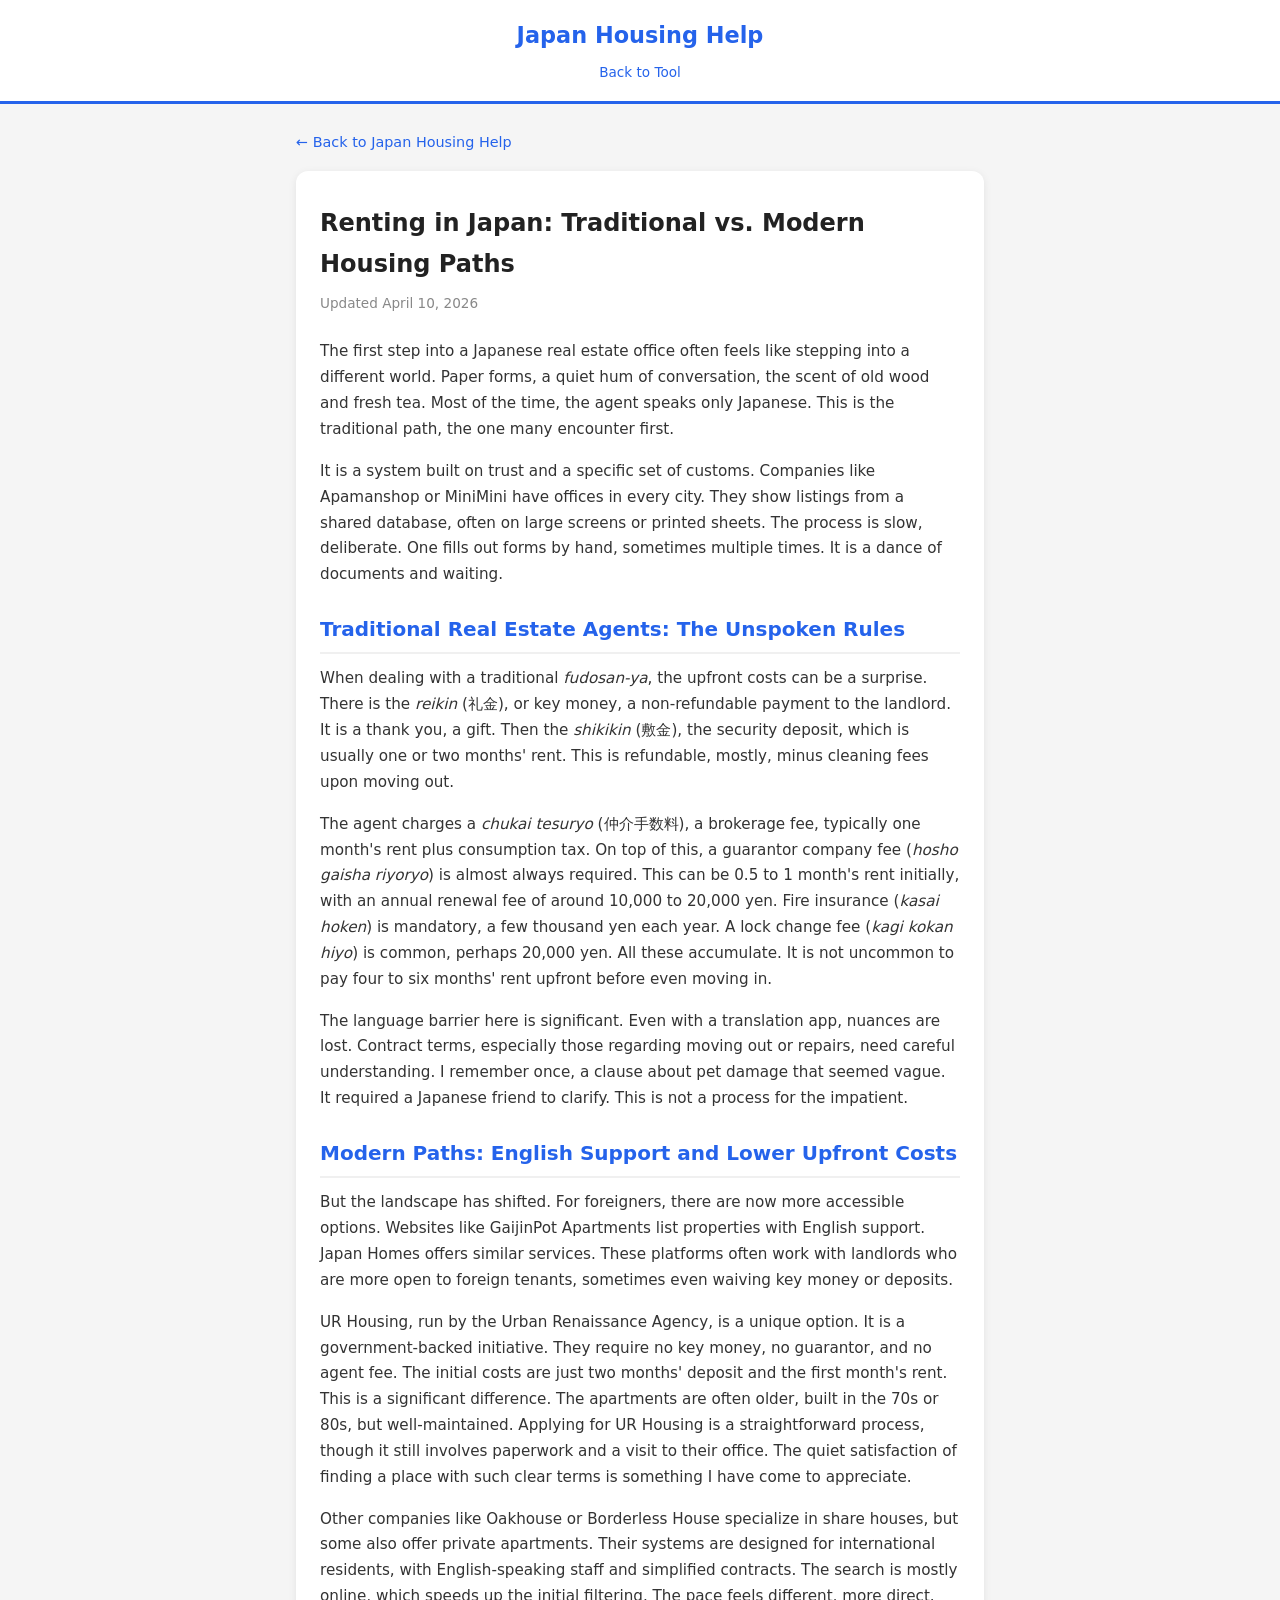
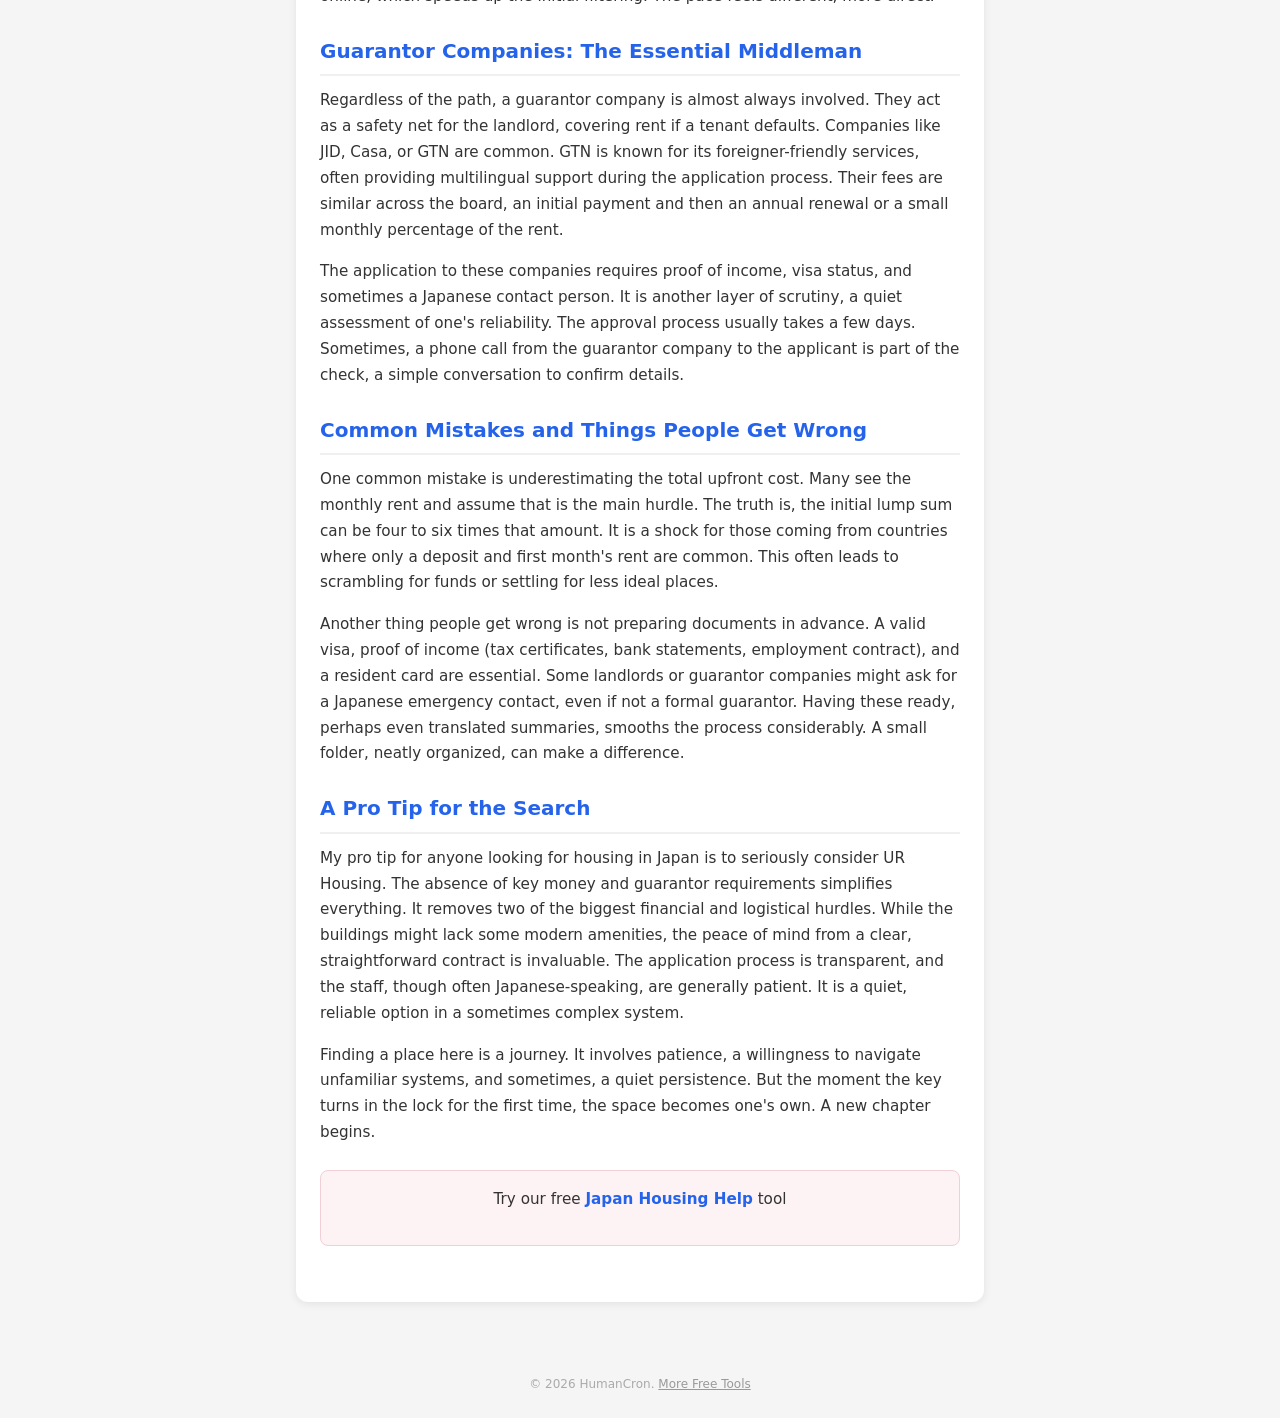
==== articles/japan-housing-renting-foreigner-comparison.html @ 55fccc0b "Add disposal guide + life guide cross-links" ====
<!DOCTYPE html>
<html lang="en">
<head>
<script type="text/javascript">
(function(c,l,a,r,i,t,y){c[a]=c[a]||function(){(c[a].q=c[a].q||[]).push(arguments)};t=l.createElement(r);t.async=1;t.src="https://www.clarity.ms/tag/"+i;y=l.getElementsByTagName(r)[0];y.parentNode.insertBefore(t,y);})(window, document, "clarity", "script", "w4mr6qi83a");
</script>
<meta charset="UTF-8">
<meta name="viewport" content="width=device-width, initial-scale=1.0">
<title>Renting in Japan: Traditional vs. Modern Housing Paths — Japan Housing Help</title>
<meta name="description" content="Navigating Japan's housing market as a foreigner. Comparing traditional real estate agents with newer, English-friendly options. Costs, pitfalls, and pro tips.">
<meta name="keywords" content="renting in Japan, foreigner housing Japan, key money Japan, guarantor company Japan, UR Housing">
<link rel="canonical" href="https://humancronadmin.github.io/japan-housing-help/articles/japan-housing-renting-foreigner-comparison.html">
<meta property="og:title" content="Renting in Japan: Traditional vs. Modern Housing Paths">
<meta property="og:description" content="Navigating Japan's housing market as a foreigner. Comparing traditional real estate agents with newer, English-friendly options. Costs, pitfalls, and pro tips.">
<meta property="og:type" content="article">
<meta property="og:url" content="https://humancronadmin.github.io/japan-housing-help/articles/japan-housing-renting-foreigner-comparison.html">
<meta name="twitter:card" content="summary">
<meta name="twitter:title" content="Renting in Japan: Traditional vs. Modern Housing Paths">
<meta name="twitter:description" content="Navigating Japan's housing market as a foreigner. Comparing traditional real estate agents with newer, English-friendly options. Costs, pitfalls, and pro tips.">
<script type="application/ld+json">
{"@context":"https://schema.org","@type":"Article","headline":"Renting in Japan: Traditional vs. Modern Housing Paths","description":"Navigating Japan's housing market as a foreigner. Comparing traditional real estate agents with newer, English-friendly options. Costs, pitfalls, and pro tips.","url":"https://humancronadmin.github.io/japan-housing-help/articles/japan-housing-renting-foreigner-comparison.html","datePublished":"2026-04-10","author":{"@type":"Person","name":"HumanCron"},"publisher":{"@type":"Organization","name":"HumanCron"}}
</script>
<script async src="https://www.googletagmanager.com/gtag/js?id=G-H1N5PR9Y0H"></script>
<script>
window.dataLayer=window.dataLayer||[];function gtag(){dataLayer.push(arguments);}gtag('js',new Date());gtag('config','G-H1N5PR9Y0H');
</script>
<style>
*,*::before,*::after{box-sizing:border-box;margin:0;padding:0;}
body{font-family:system-ui,-apple-system,BlinkMacSystemFont,'Segoe UI',Roboto,sans-serif;background:#f5f5f5;color:#333;line-height:1.7;min-height:100vh;}
header{background:#fff;border-bottom:3px solid #2563EB;padding:1rem 0;text-align:center;}
header h1{font-size:1.4rem;color:#2563EB;margin-bottom:0.25rem;}
header a{color:#2563EB;text-decoration:none;font-size:0.85rem;}
header a:hover{text-decoration:underline;}
.container{max-width:720px;margin:0 auto;padding:1.5rem 1rem;}
article{background:#fff;border-radius:12px;box-shadow:0 2px 8px rgba(0,0,0,0.08);padding:2rem 1.5rem;margin-bottom:1.5rem;}
article h2{font-size:1.25rem;color:#2563EB;margin:1.5rem 0 0.75rem;padding-bottom:0.4rem;border-bottom:2px solid #f0f0f0;}
article h3{font-size:1.05rem;color:#444;margin:1.2rem 0 0.5rem;}
article p{margin-bottom:1rem;font-size:0.95rem;}
article ul,article ol{margin:0.5rem 0 1rem 1.5rem;font-size:0.95rem;}
article li{margin-bottom:0.4rem;}
article strong{color:#222;}
.back-link{display:inline-block;margin-bottom:1rem;color:#2563EB;text-decoration:none;font-size:0.9rem;}
.back-link:hover{text-decoration:underline;}
.cta-box{background:#fdf2f4;border:1px solid #f0d0d5;border-radius:8px;padding:1rem;margin:1.5rem 0;text-align:center;}
.cta-box a{color:#2563EB;font-weight:700;text-decoration:none;}
.cta-box a:hover{text-decoration:underline;}
footer{text-align:center;padding:1.5rem 1rem;color:#aaa;font-size:0.75rem;}
footer a{color:#999;}
@media(max-width:480px){
  .container{padding:1rem 0.75rem;}
  article{padding:1.25rem 1rem;}
  article h2{font-size:1.1rem;}
}
</style>
</head>
<body>
<header>
<h1>Japan Housing Help</h1>
<a href="../index.html">Back to Tool</a>
</header>
<div class="container">
<a href="../index.html" class="back-link">&larr; Back to Japan Housing Help</a>
<article>
<h1 style="font-size:1.5rem;color:#222;margin-bottom:0.5rem;border:none;">Renting in Japan: Traditional vs. Modern Housing Paths</h1>
<p style="color:#888;font-size:0.85rem;margin-bottom:1.5rem;">Updated April 10, 2026</p>
<p>The first step into a Japanese real estate office often feels like stepping into a different world. Paper forms, a quiet hum of conversation, the scent of old wood and fresh tea. Most of the time, the agent speaks only Japanese. This is the traditional path, the one many encounter first.</p>

<p>It is a system built on trust and a specific set of customs. Companies like Apamanshop or MiniMini have offices in every city. They show listings from a shared database, often on large screens or printed sheets. The process is slow, deliberate. One fills out forms by hand, sometimes multiple times. It is a dance of documents and waiting.</p>

<h2>Traditional Real Estate Agents: The Unspoken Rules</h2>

<p>When dealing with a traditional <em>fudosan-ya</em>, the upfront costs can be a surprise. There is the <em>reikin</em> (礼金), or key money, a non-refundable payment to the landlord. It is a thank you, a gift. Then the <em>shikikin</em> (敷金), the security deposit, which is usually one or two months' rent. This is refundable, mostly, minus cleaning fees upon moving out.</p>

<p>The agent charges a <em>chukai tesuryo</em> (仲介手数料), a brokerage fee, typically one month's rent plus consumption tax. On top of this, a guarantor company fee (<em>hosho gaisha riyoryo</em>) is almost always required. This can be 0.5 to 1 month's rent initially, with an annual renewal fee of around 10,000 to 20,000 yen. Fire insurance (<em>kasai hoken</em>) is mandatory, a few thousand yen each year. A lock change fee (<em>kagi kokan hiyo</em>) is common, perhaps 20,000 yen. All these accumulate. It is not uncommon to pay four to six months' rent upfront before even moving in.</p>

<p>The language barrier here is significant. Even with a translation app, nuances are lost. Contract terms, especially those regarding moving out or repairs, need careful understanding. I remember once, a clause about pet damage that seemed vague. It required a Japanese friend to clarify. This is not a process for the impatient.</p>

<h2>Modern Paths: English Support and Lower Upfront Costs</h2>

<p>But the landscape has shifted. For foreigners, there are now more accessible options. Websites like GaijinPot Apartments list properties with English support. Japan Homes offers similar services. These platforms often work with landlords who are more open to foreign tenants, sometimes even waiving key money or deposits.</p>

<p>UR Housing, run by the Urban Renaissance Agency, is a unique option. It is a government-backed initiative. They require no key money, no guarantor, and no agent fee. The initial costs are just two months' deposit and the first month's rent. This is a significant difference. The apartments are often older, built in the 70s or 80s, but well-maintained. Applying for UR Housing is a straightforward process, though it still involves paperwork and a visit to their office. The quiet satisfaction of finding a place with such clear terms is something I have come to appreciate.</p>

<p>Other companies like Oakhouse or Borderless House specialize in share houses, but some also offer private apartments. Their systems are designed for international residents, with English-speaking staff and simplified contracts. The search is mostly online, which speeds up the initial filtering. The pace feels different, more direct.</p>

<h2>Guarantor Companies: The Essential Middleman</h2>

<p>Regardless of the path, a guarantor company is almost always involved. They act as a safety net for the landlord, covering rent if a tenant defaults. Companies like JID, Casa, or GTN are common. GTN is known for its foreigner-friendly services, often providing multilingual support during the application process. Their fees are similar across the board, an initial payment and then an annual renewal or a small monthly percentage of the rent.</p>

<p>The application to these companies requires proof of income, visa status, and sometimes a Japanese contact person. It is another layer of scrutiny, a quiet assessment of one's reliability. The approval process usually takes a few days. Sometimes, a phone call from the guarantor company to the applicant is part of the check, a simple conversation to confirm details.</p>

<h2>Common Mistakes and Things People Get Wrong</h2>

<p>One common mistake is underestimating the total upfront cost. Many see the monthly rent and assume that is the main hurdle. The truth is, the initial lump sum can be four to six times that amount. It is a shock for those coming from countries where only a deposit and first month's rent are common. This often leads to scrambling for funds or settling for less ideal places.</p>

<p>Another thing people get wrong is not preparing documents in advance. A valid visa, proof of income (tax certificates, bank statements, employment contract), and a resident card are essential. Some landlords or guarantor companies might ask for a Japanese emergency contact, even if not a formal guarantor. Having these ready, perhaps even translated summaries, smooths the process considerably. A small folder, neatly organized, can make a difference.</p>

<h2>A Pro Tip for the Search</h2>

<p>My pro tip for anyone looking for housing in Japan is to seriously consider UR Housing. The absence of key money and guarantor requirements simplifies everything. It removes two of the biggest financial and logistical hurdles. While the buildings might lack some modern amenities, the peace of mind from a clear, straightforward contract is invaluable. The application process is transparent, and the staff, though often Japanese-speaking, are generally patient. It is a quiet, reliable option in a sometimes complex system.</p>

<p>Finding a place here is a journey. It involves patience, a willingness to navigate unfamiliar systems, and sometimes, a quiet persistence. But the moment the key turns in the lock for the first time, the space becomes one's own. A new chapter begins.</p>
<div class="cta-box">
<p>Try our free <a href="../index.html">Japan Housing Help</a> tool</p>
</div>
</article>
</div>
<footer>
<p>&copy; 2026 HumanCron. <a href="https://humancronadmin.github.io/service-portal/">More Free Tools</a></p>
</footer>
</body>
</html>
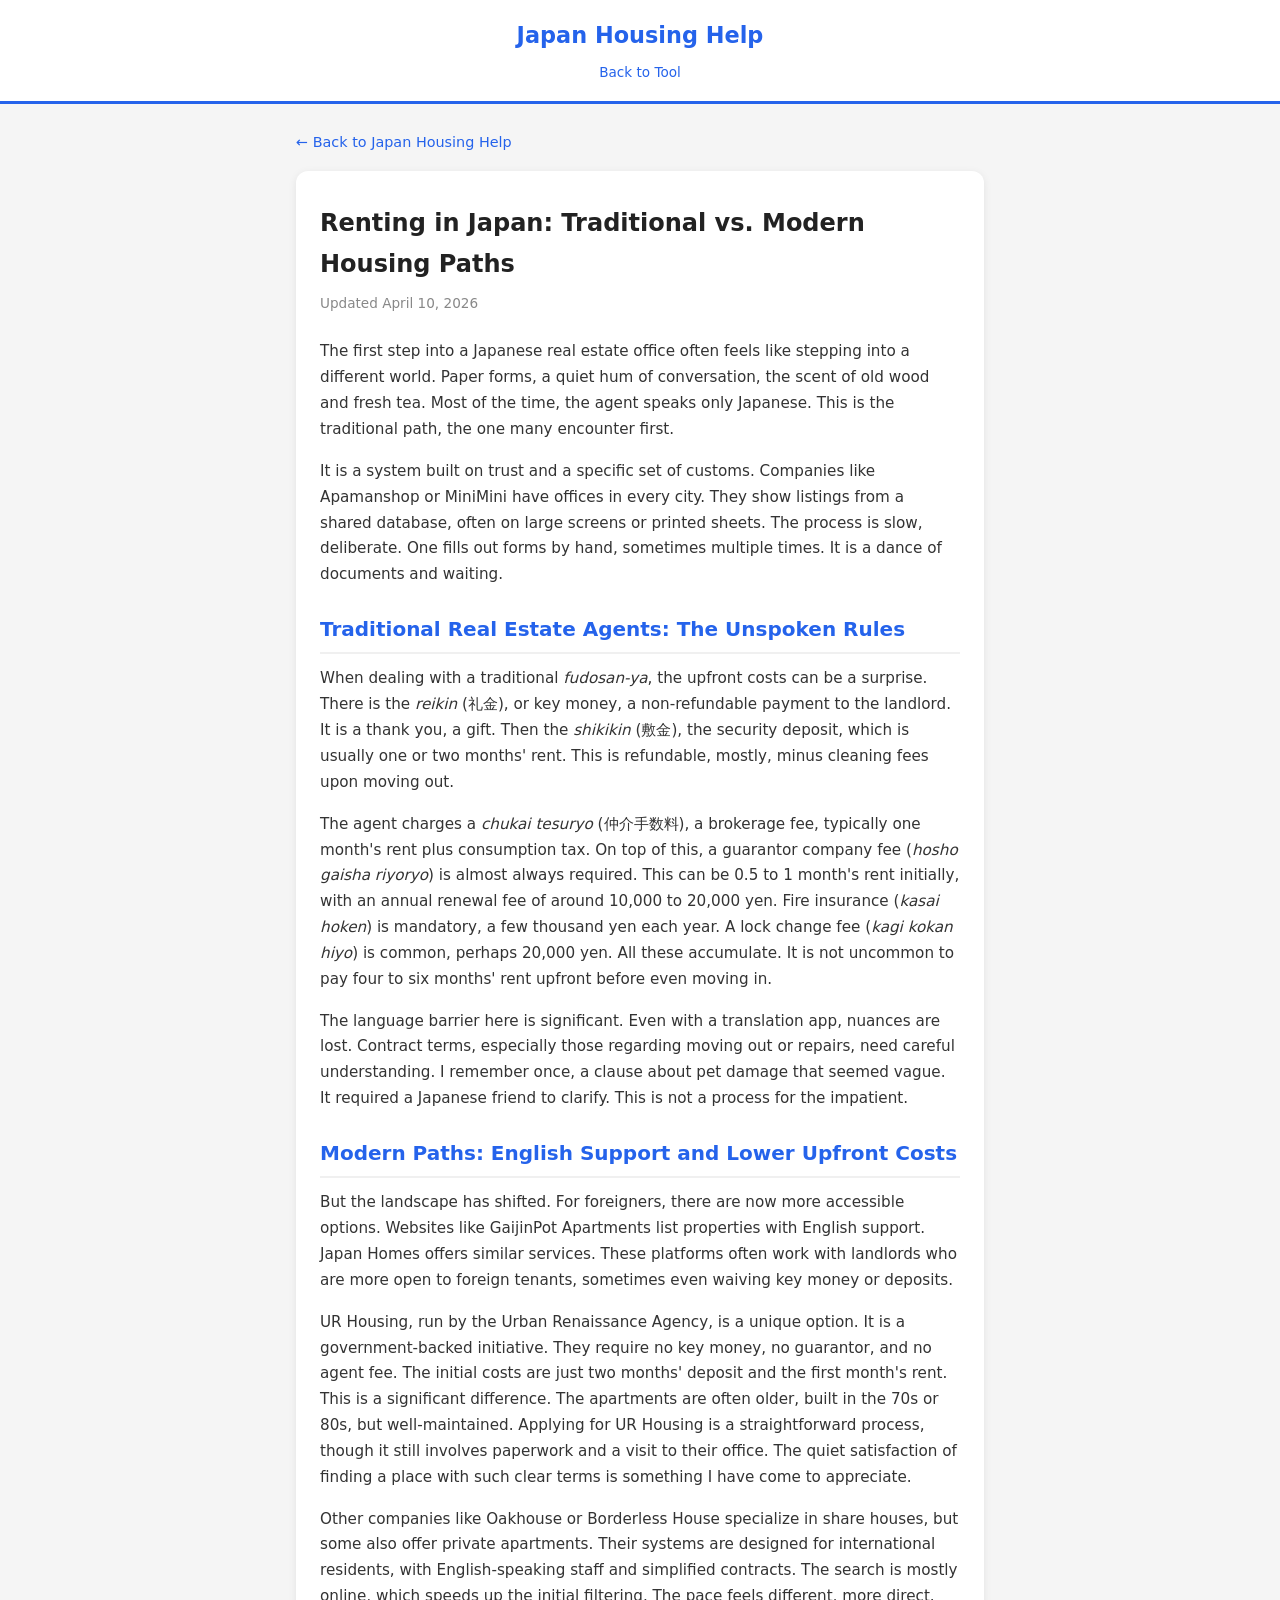
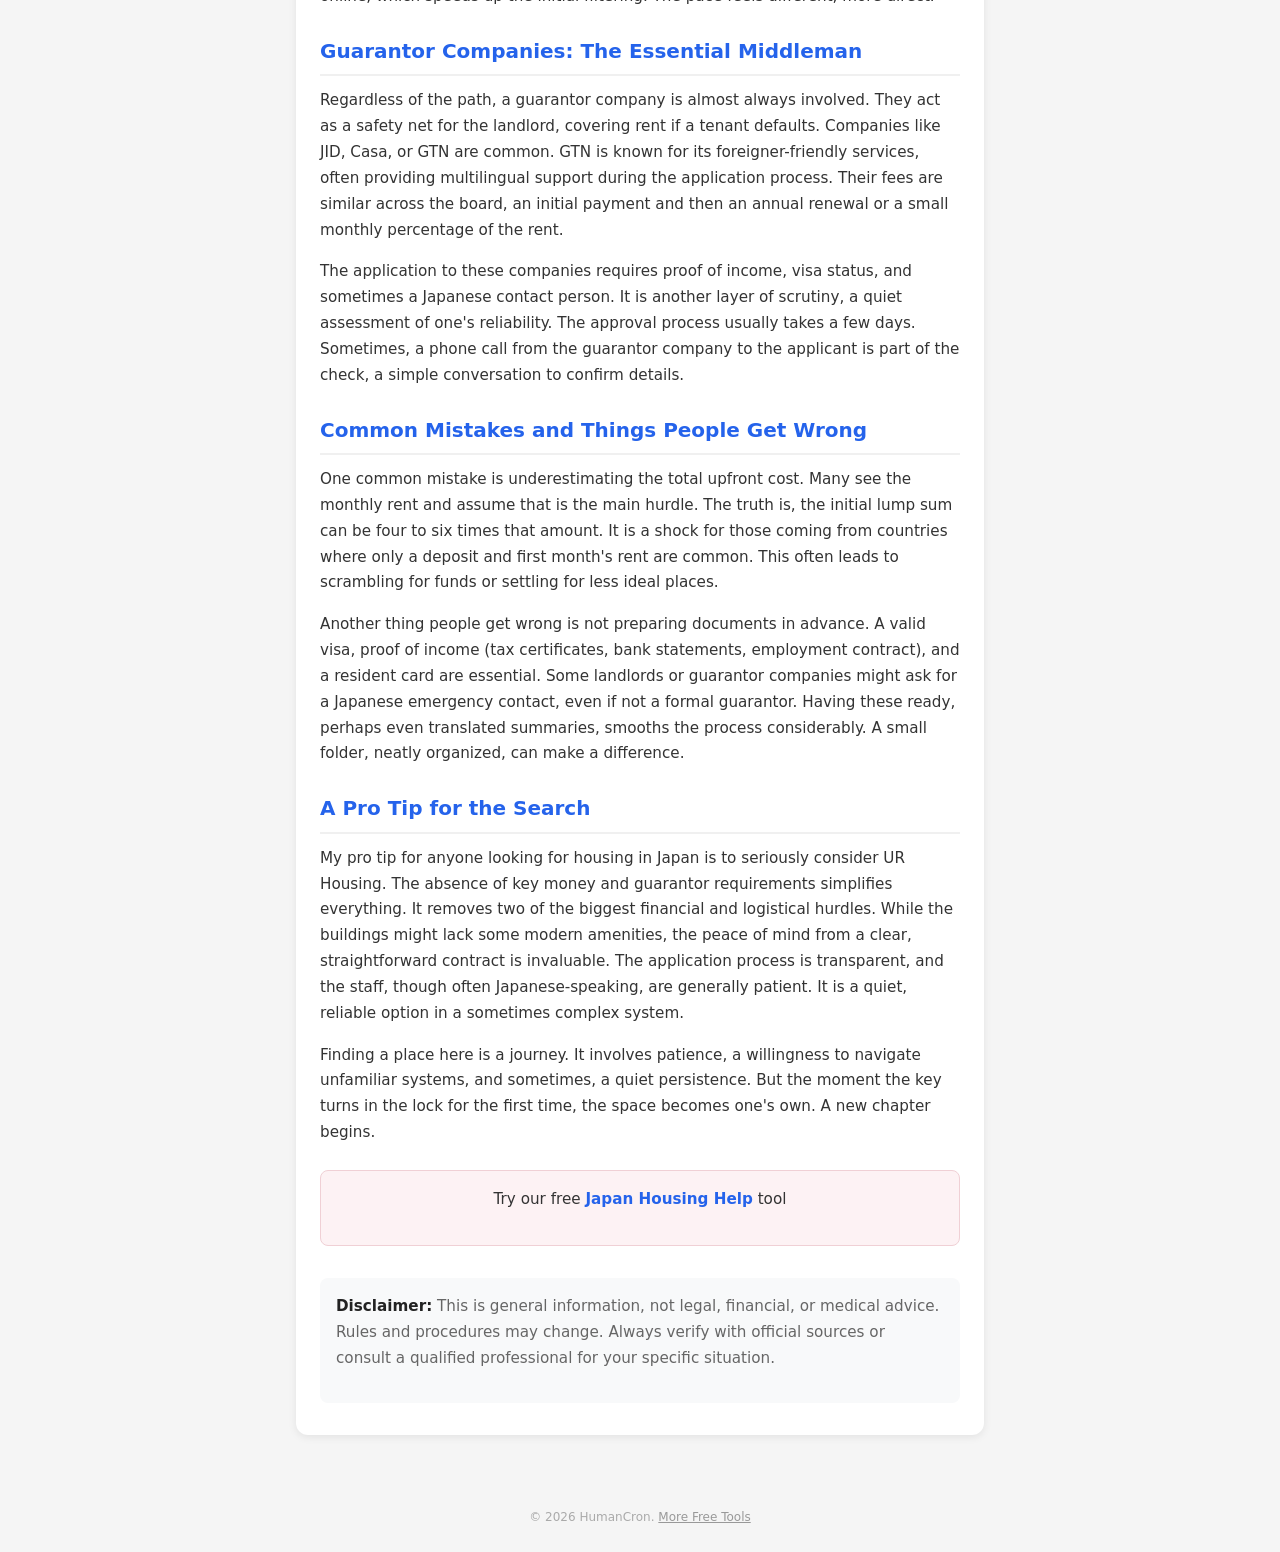
==== commit 59f65ae9: "Add disclaimer to articles Co-Authored-By: Claude Opus 4.6 (1M context) <noreply@anthropic.com>" ====
--- a/articles/japan-housing-renting-foreigner-comparison.html
+++ b/articles/japan-housing-renting-foreigner-comparison.html
@@ -103,6 +103,9 @@
 <div class="cta-box">
 <p>Try our free <a href="../index.html">Japan Housing Help</a> tool</p>
 </div>
+<div class="disclaimer" style="margin-top:2rem;padding:1rem;background:#f8f9fa;border-radius:8px;font-size:0.85rem;color:#666;">
+<p><strong>Disclaimer:</strong> This is general information, not legal, financial, or medical advice. Rules and procedures may change. Always verify with official sources or consult a qualified professional for your specific situation.</p>
+</div>
 </article>
 </div>
 <footer>
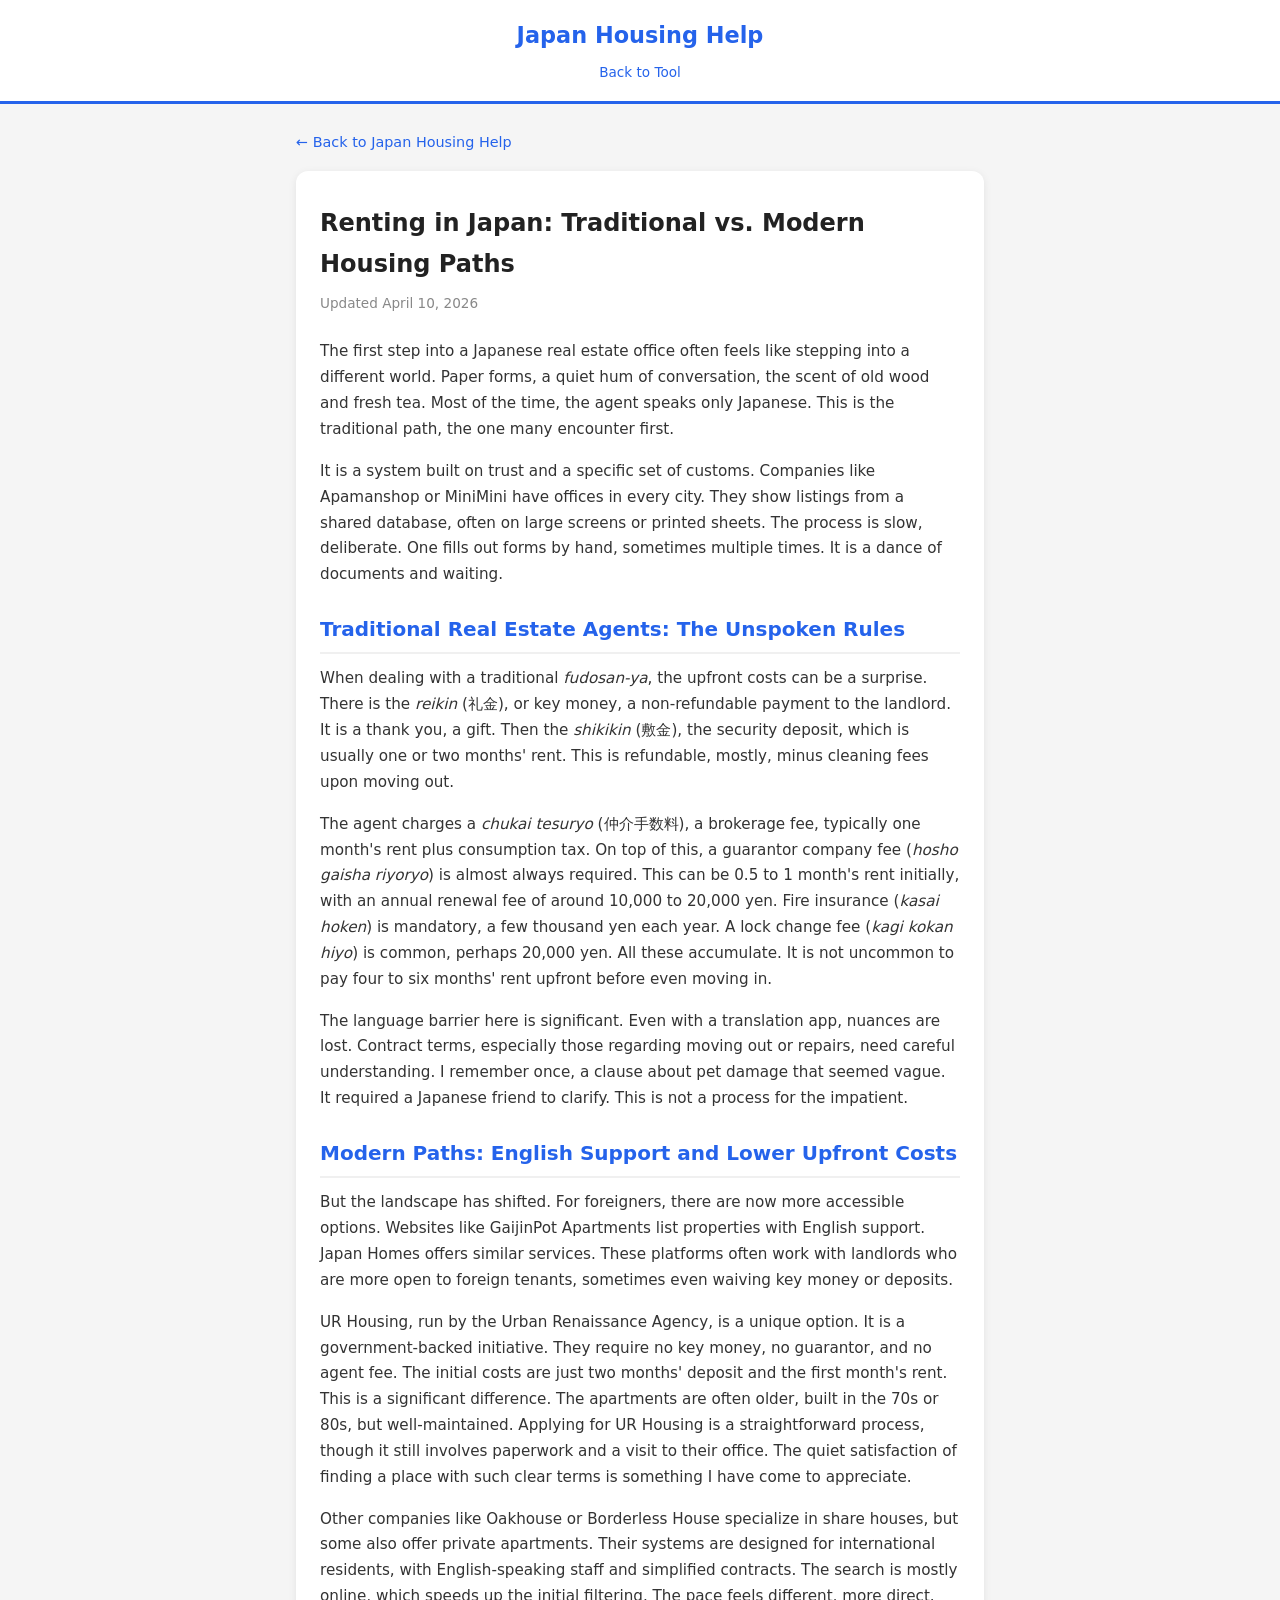
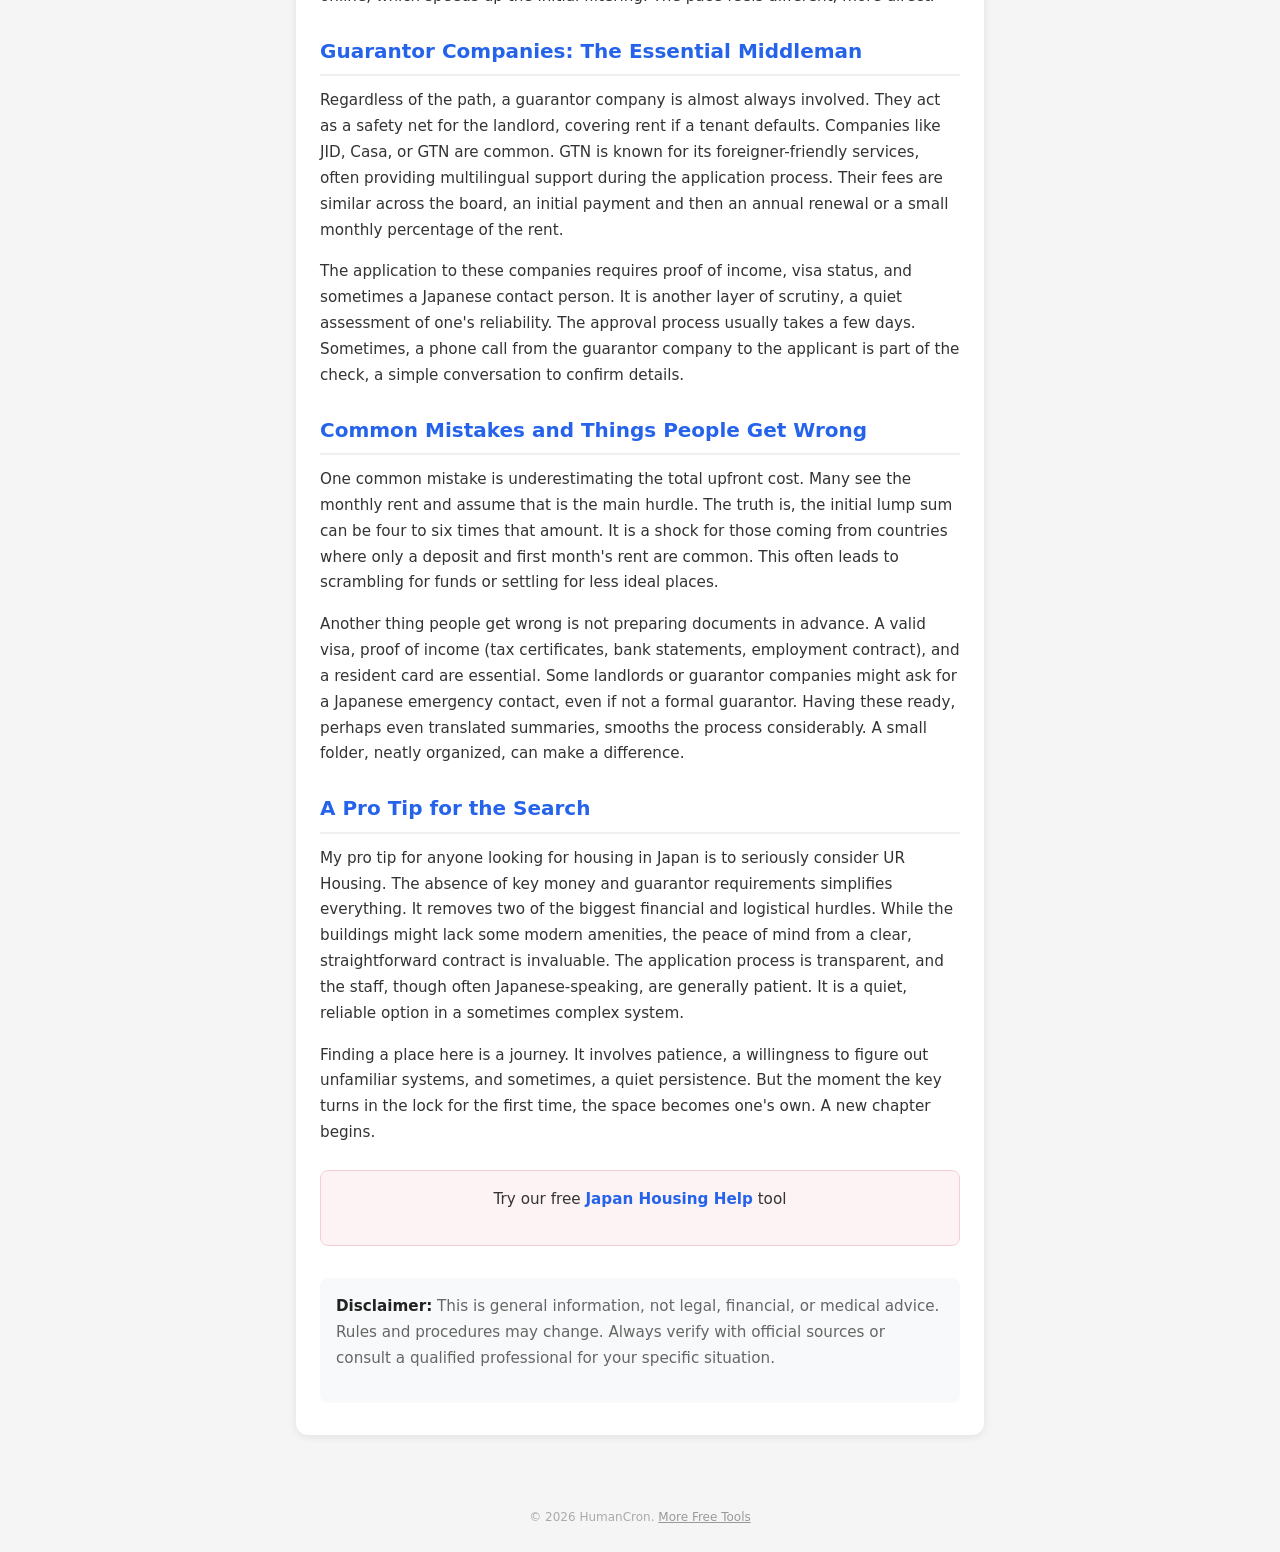
==== commit 91dc3031: "Remove AI language from articles" ====
--- a/articles/japan-housing-renting-foreigner-comparison.html
+++ b/articles/japan-housing-renting-foreigner-comparison.html
@@ -7,18 +7,18 @@
 <meta charset="UTF-8">
 <meta name="viewport" content="width=device-width, initial-scale=1.0">
 <title>Renting in Japan: Traditional vs. Modern Housing Paths — Japan Housing Help</title>
-<meta name="description" content="Navigating Japan's housing market as a foreigner. Comparing traditional real estate agents with newer, English-friendly options. Costs, pitfalls, and pro tips.">
+<meta name="description" content="Figuring out Japan's housing market as a foreigner. Comparing traditional real estate agents with newer, English-friendly options. Costs, pitfalls, and pro tips.">
 <meta name="keywords" content="renting in Japan, foreigner housing Japan, key money Japan, guarantor company Japan, UR Housing">
 <link rel="canonical" href="https://humancronadmin.github.io/japan-housing-help/articles/japan-housing-renting-foreigner-comparison.html">
 <meta property="og:title" content="Renting in Japan: Traditional vs. Modern Housing Paths">
-<meta property="og:description" content="Navigating Japan's housing market as a foreigner. Comparing traditional real estate agents with newer, English-friendly options. Costs, pitfalls, and pro tips.">
+<meta property="og:description" content="Figuring out Japan's housing market as a foreigner. Comparing traditional real estate agents with newer, English-friendly options. Costs, pitfalls, and pro tips.">
 <meta property="og:type" content="article">
 <meta property="og:url" content="https://humancronadmin.github.io/japan-housing-help/articles/japan-housing-renting-foreigner-comparison.html">
 <meta name="twitter:card" content="summary">
 <meta name="twitter:title" content="Renting in Japan: Traditional vs. Modern Housing Paths">
-<meta name="twitter:description" content="Navigating Japan's housing market as a foreigner. Comparing traditional real estate agents with newer, English-friendly options. Costs, pitfalls, and pro tips.">
+<meta name="twitter:description" content="Figuring out Japan's housing market as a foreigner. Comparing traditional real estate agents with newer, English-friendly options. Costs, pitfalls, and pro tips.">
 <script type="application/ld+json">
-{"@context":"https://schema.org","@type":"Article","headline":"Renting in Japan: Traditional vs. Modern Housing Paths","description":"Navigating Japan's housing market as a foreigner. Comparing traditional real estate agents with newer, English-friendly options. Costs, pitfalls, and pro tips.","url":"https://humancronadmin.github.io/japan-housing-help/articles/japan-housing-renting-foreigner-comparison.html","datePublished":"2026-04-10","author":{"@type":"Person","name":"HumanCron"},"publisher":{"@type":"Organization","name":"HumanCron"}}
+{"@context":"https://schema.org","@type":"Article","headline":"Renting in Japan: Traditional vs. Modern Housing Paths","description":"Figuring out Japan's housing market as a foreigner. Comparing traditional real estate agents with newer, English-friendly options. Costs, pitfalls, and pro tips.","url":"https://humancronadmin.github.io/japan-housing-help/articles/japan-housing-renting-foreigner-comparison.html","datePublished":"2026-04-10","author":{"@type":"Person","name":"HumanCron"},"publisher":{"@type":"Organization","name":"HumanCron"}}
 </script>
 <script async src="https://www.googletagmanager.com/gtag/js?id=G-H1N5PR9Y0H"></script>
 <script>
@@ -99,7 +99,7 @@
 
 <p>My pro tip for anyone looking for housing in Japan is to seriously consider UR Housing. The absence of key money and guarantor requirements simplifies everything. It removes two of the biggest financial and logistical hurdles. While the buildings might lack some modern amenities, the peace of mind from a clear, straightforward contract is invaluable. The application process is transparent, and the staff, though often Japanese-speaking, are generally patient. It is a quiet, reliable option in a sometimes complex system.</p>
 
-<p>Finding a place here is a journey. It involves patience, a willingness to navigate unfamiliar systems, and sometimes, a quiet persistence. But the moment the key turns in the lock for the first time, the space becomes one's own. A new chapter begins.</p>
+<p>Finding a place here is a journey. It involves patience, a willingness to figure out unfamiliar systems, and sometimes, a quiet persistence. But the moment the key turns in the lock for the first time, the space becomes one's own. A new chapter begins.</p>
 <div class="cta-box">
 <p>Try our free <a href="../index.html">Japan Housing Help</a> tool</p>
 </div>
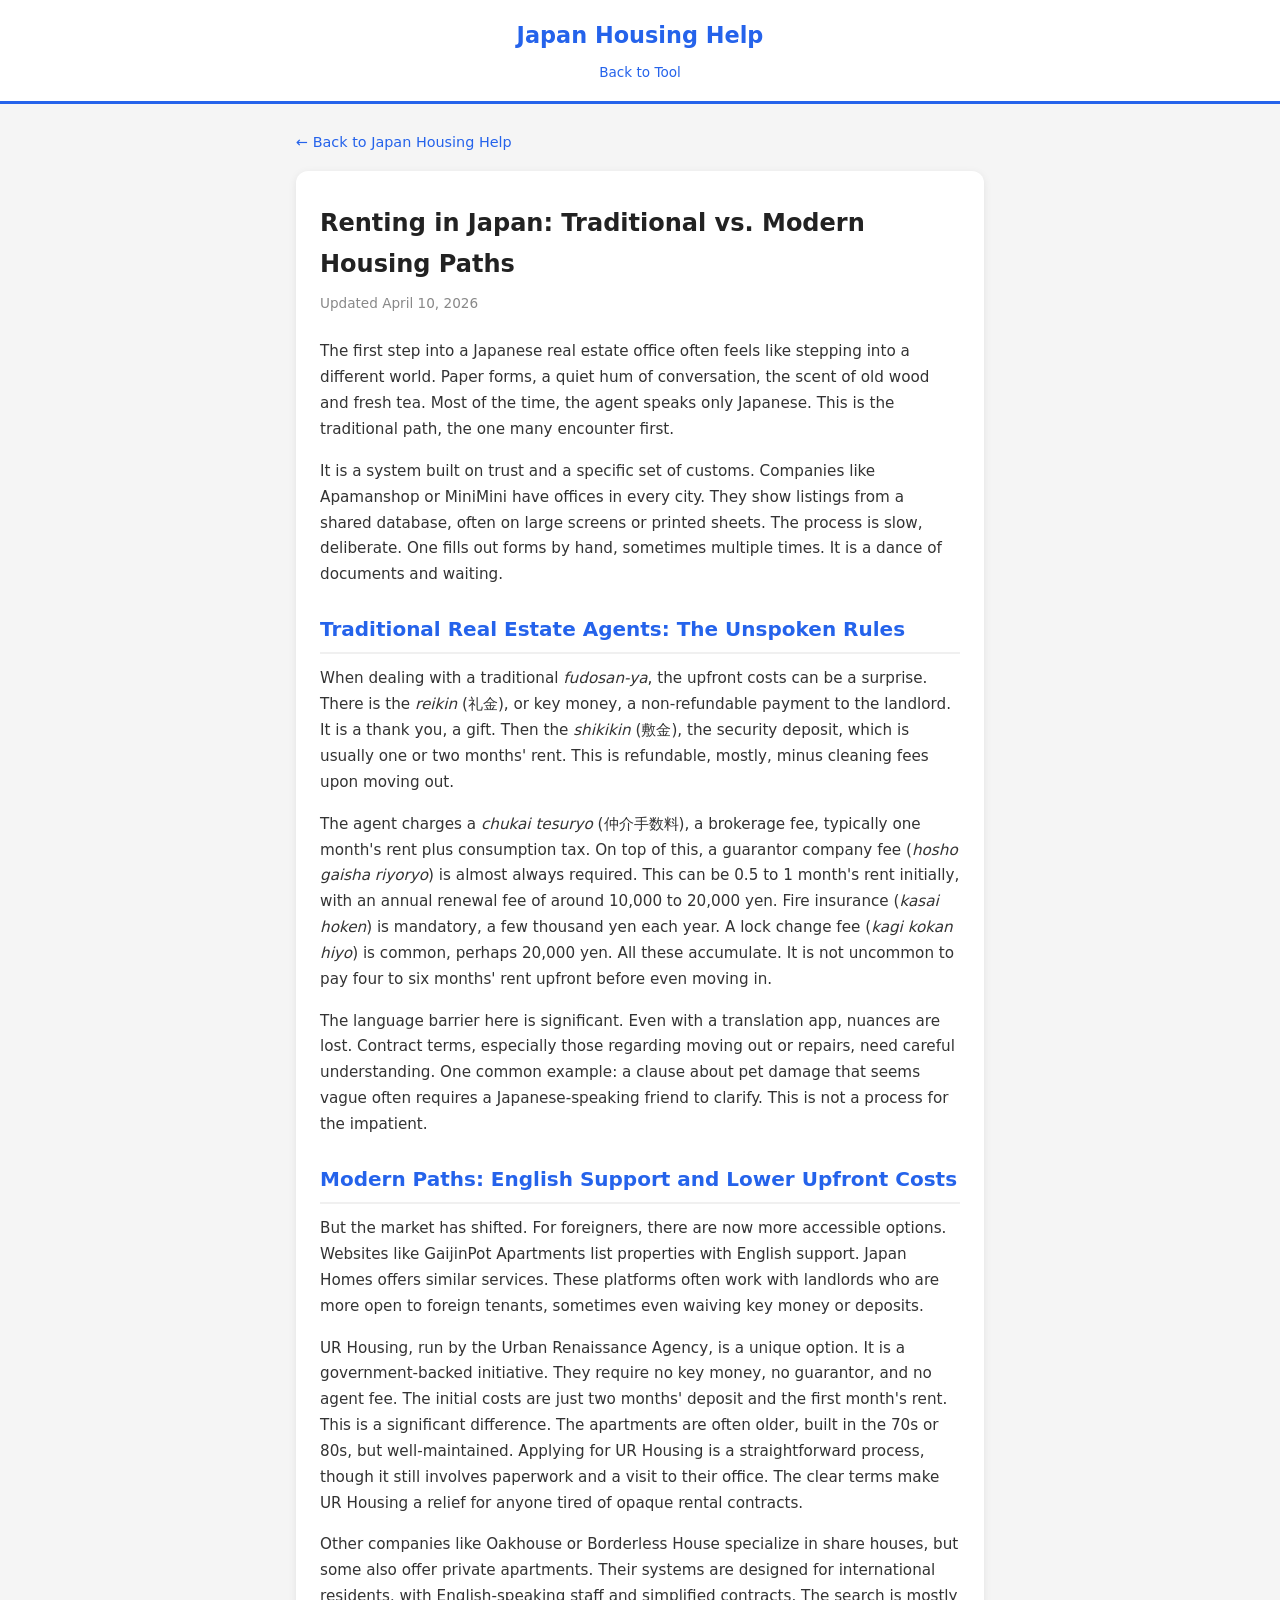
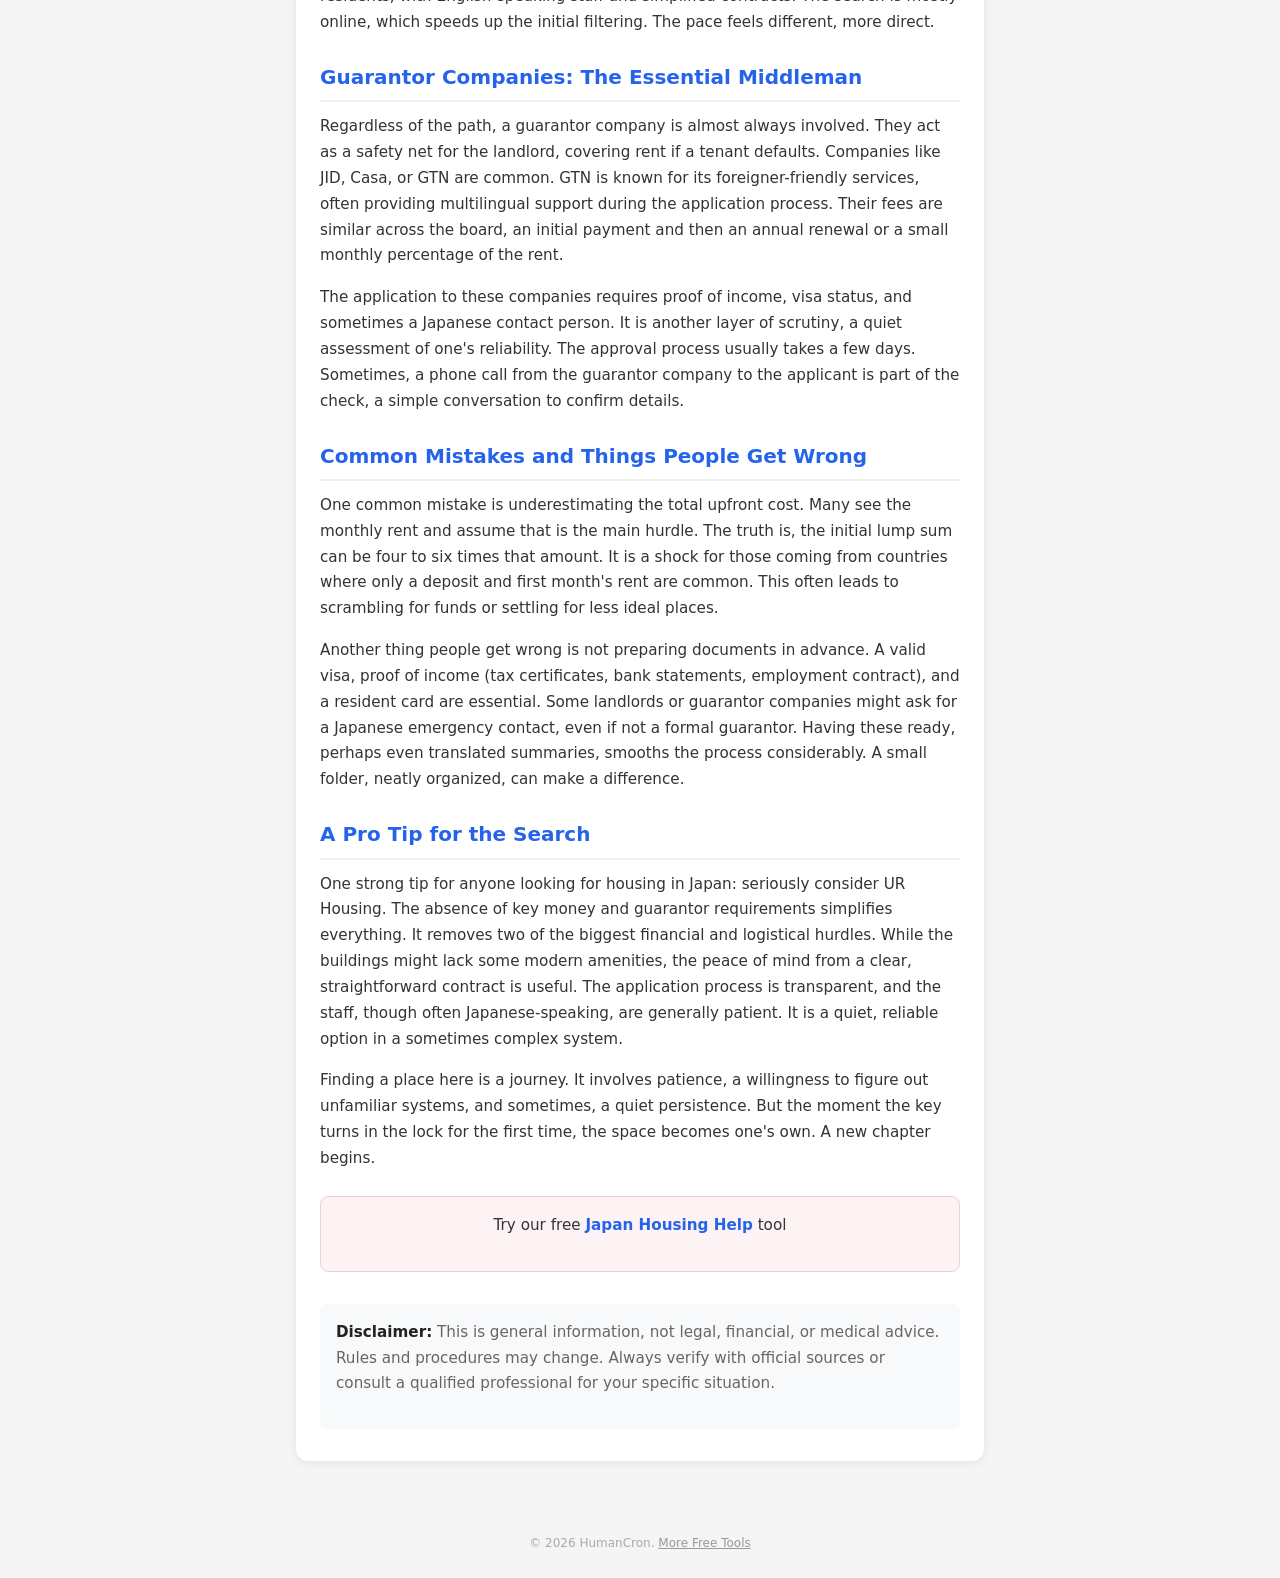
==== commit 649e0585: "Add quality-reviewed housing comparison article - Remove first-person voice for Japan content guidel" ====
--- a/articles/japan-housing-renting-foreigner-comparison.html
+++ b/articles/japan-housing-renting-foreigner-comparison.html
@@ -47,9 +47,9 @@
 footer{text-align:center;padding:1.5rem 1rem;color:#aaa;font-size:0.75rem;}
 footer a{color:#999;}
 @media(max-width:480px){
-  .container{padding:1rem 0.75rem;}
-  article{padding:1.25rem 1rem;}
-  article h2{font-size:1.1rem;}
+ .container{padding:1rem 0.75rem;}
+ article{padding:1.25rem 1rem;}
+ article h2{font-size:1.1rem;}
 }
 </style>
 </head>
@@ -73,13 +73,13 @@
 
 <p>The agent charges a <em>chukai tesuryo</em> (仲介手数料), a brokerage fee, typically one month's rent plus consumption tax. On top of this, a guarantor company fee (<em>hosho gaisha riyoryo</em>) is almost always required. This can be 0.5 to 1 month's rent initially, with an annual renewal fee of around 10,000 to 20,000 yen. Fire insurance (<em>kasai hoken</em>) is mandatory, a few thousand yen each year. A lock change fee (<em>kagi kokan hiyo</em>) is common, perhaps 20,000 yen. All these accumulate. It is not uncommon to pay four to six months' rent upfront before even moving in.</p>
 
-<p>The language barrier here is significant. Even with a translation app, nuances are lost. Contract terms, especially those regarding moving out or repairs, need careful understanding. I remember once, a clause about pet damage that seemed vague. It required a Japanese friend to clarify. This is not a process for the impatient.</p>
+<p>The language barrier here is significant. Even with a translation app, nuances are lost. Contract terms, especially those regarding moving out or repairs, need careful understanding. One common example: a clause about pet damage that seems vague often requires a Japanese-speaking friend to clarify. This is not a process for the impatient.</p>
 
 <h2>Modern Paths: English Support and Lower Upfront Costs</h2>
 
-<p>But the landscape has shifted. For foreigners, there are now more accessible options. Websites like GaijinPot Apartments list properties with English support. Japan Homes offers similar services. These platforms often work with landlords who are more open to foreign tenants, sometimes even waiving key money or deposits.</p>
+<p>But the market has shifted. For foreigners, there are now more accessible options. Websites like GaijinPot Apartments list properties with English support. Japan Homes offers similar services. These platforms often work with landlords who are more open to foreign tenants, sometimes even waiving key money or deposits.</p>
 
-<p>UR Housing, run by the Urban Renaissance Agency, is a unique option. It is a government-backed initiative. They require no key money, no guarantor, and no agent fee. The initial costs are just two months' deposit and the first month's rent. This is a significant difference. The apartments are often older, built in the 70s or 80s, but well-maintained. Applying for UR Housing is a straightforward process, though it still involves paperwork and a visit to their office. The quiet satisfaction of finding a place with such clear terms is something I have come to appreciate.</p>
+<p>UR Housing, run by the Urban Renaissance Agency, is a unique option. It is a government-backed initiative. They require no key money, no guarantor, and no agent fee. The initial costs are just two months' deposit and the first month's rent. This is a significant difference. The apartments are often older, built in the 70s or 80s, but well-maintained. Applying for UR Housing is a straightforward process, though it still involves paperwork and a visit to their office. The clear terms make UR Housing a relief for anyone tired of opaque rental contracts.</p>
 
 <p>Other companies like Oakhouse or Borderless House specialize in share houses, but some also offer private apartments. Their systems are designed for international residents, with English-speaking staff and simplified contracts. The search is mostly online, which speeds up the initial filtering. The pace feels different, more direct.</p>
 
@@ -97,7 +97,7 @@
 
 <h2>A Pro Tip for the Search</h2>
 
-<p>My pro tip for anyone looking for housing in Japan is to seriously consider UR Housing. The absence of key money and guarantor requirements simplifies everything. It removes two of the biggest financial and logistical hurdles. While the buildings might lack some modern amenities, the peace of mind from a clear, straightforward contract is invaluable. The application process is transparent, and the staff, though often Japanese-speaking, are generally patient. It is a quiet, reliable option in a sometimes complex system.</p>
+<p>One strong tip for anyone looking for housing in Japan: seriously consider UR Housing. The absence of key money and guarantor requirements simplifies everything. It removes two of the biggest financial and logistical hurdles. While the buildings might lack some modern amenities, the peace of mind from a clear, straightforward contract is useful. The application process is transparent, and the staff, though often Japanese-speaking, are generally patient. It is a quiet, reliable option in a sometimes complex system.</p>
 
 <p>Finding a place here is a journey. It involves patience, a willingness to figure out unfamiliar systems, and sometimes, a quiet persistence. But the moment the key turns in the lock for the first time, the space becomes one's own. A new chapter begins.</p>
 <div class="cta-box">
